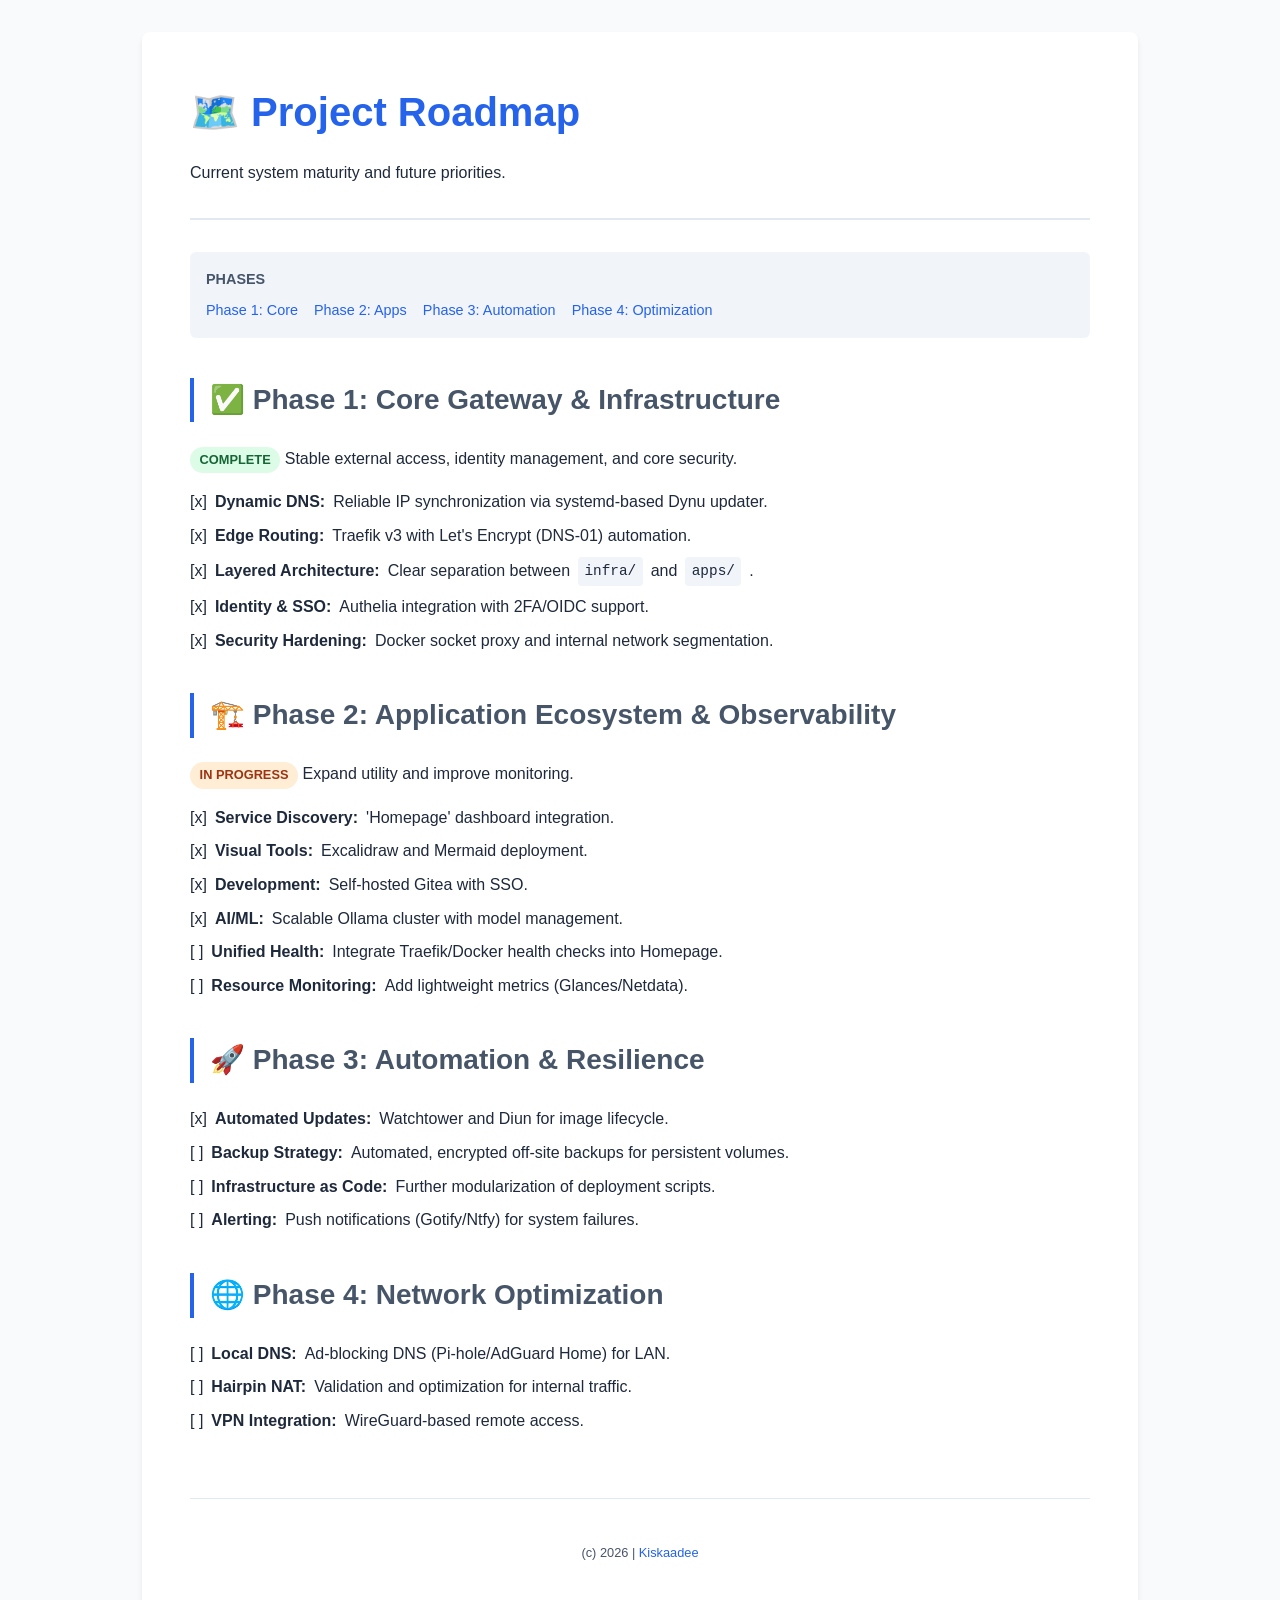
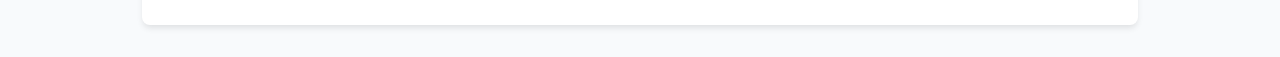
==== docs/roadmap.html @ ecedf018 "docs: migrate to semantic HTML documentation v1 - Replaced all Markdown files in docs/ with structur" ====
<!DOCTYPE html>
<html lang="en">
<head>
    <meta charset="UTF-8">
    <meta name="viewport" content="width=device-width, initial-scale=1.0">
    <title>Project Roadmap | Hardened Hub</title>
    <link rel="stylesheet" href="style.css">
</head>
<body>

<main>
    <header>
        <h1>🗺️ Project Roadmap</h1>
        <p>Current system maturity and future priorities.</p>
    </header>

    <nav>
        <h4>Phases</h4>
        <ul>
            <li><a href="#phase1">Phase 1: Core</a></li>
            <li><a href="#phase2">Phase 2: Apps</a></li>
            <li><a href="#phase3">Phase 3: Automation</a></li>
            <li><a href="#phase4">Phase 4: Optimization</a></li>
        </ul>
    </nav>

    <section id="phase1">
        <h2>✅ Phase 1: Core Gateway & Infrastructure</h2>
        <p><span class="badge badge-success">COMPLETE</span> Stable external access, identity management, and core security.</p>
        <ul class="status-list">
            <li class="status-item"><span>[x]</span> <strong>Dynamic DNS:</strong> Reliable IP synchronization via systemd-based Dynu updater.</li>
            <li class="status-item"><span>[x]</span> <strong>Edge Routing:</strong> Traefik v3 with Let's Encrypt (DNS-01) automation.</li>
            <li class="status-item"><span>[x]</span> <strong>Layered Architecture:</strong> Clear separation between <code>infra/</code> and <code>apps/</code>.</li>
            <li class="status-item"><span>[x]</span> <strong>Identity & SSO:</strong> Authelia integration with 2FA/OIDC support.</li>
            <li class="status-item"><span>[x]</span> <strong>Security Hardening:</strong> Docker socket proxy and internal network segmentation.</li>
        </ul>
    </section>

    <section id="phase2">
        <h2>🏗️ Phase 2: Application Ecosystem & Observability</h2>
        <p><span class="badge badge-warning">IN PROGRESS</span> Expand utility and improve monitoring.</p>
        <ul class="status-list">
            <li class="status-item"><span>[x]</span> <strong>Service Discovery:</strong> 'Homepage' dashboard integration.</li>
            <li class="status-item"><span>[x]</span> <strong>Visual Tools:</strong> Excalidraw and Mermaid deployment.</li>
            <li class="status-item"><span>[x]</span> <strong>Development:</strong> Self-hosted Gitea with SSO.</li>
            <li class="status-item"><span>[x]</span> <strong>AI/ML:</strong> Scalable Ollama cluster with model management.</li>
            <li class="status-item"><span>[ ]</span> <strong>Unified Health:</strong> Integrate Traefik/Docker health checks into Homepage.</li>
            <li class="status-item"><span>[ ]</span> <strong>Resource Monitoring:</strong> Add lightweight metrics (Glances/Netdata).</li>
        </ul>
    </section>

    <section id="phase3">
        <h2>🚀 Phase 3: Automation & Resilience</h2>
        <ul class="status-list">
            <li class="status-item"><span>[x]</span> <strong>Automated Updates:</strong> Watchtower and Diun for image lifecycle.</li>
            <li class="status-item"><span>[ ]</span> <strong>Backup Strategy:</strong> Automated, encrypted off-site backups for persistent volumes.</li>
            <li class="status-item"><span>[ ]</span> <strong>Infrastructure as Code:</strong> Further modularization of deployment scripts.</li>
            <li class="status-item"><span>[ ]</span> <strong>Alerting:</strong> Push notifications (Gotify/Ntfy) for system failures.</li>
        </ul>
    </section>

    <section id="phase4">
        <h2>🌐 Phase 4: Network Optimization</h2>
        <ul class="status-list">
            <li class="status-item"><span>[ ]</span> <strong>Local DNS:</strong> Ad-blocking DNS (Pi-hole/AdGuard Home) for LAN.</li>
            <li class="status-item"><span>[ ]</span> <strong>Hairpin NAT:</strong> Validation and optimization for internal traffic.</li>
            <li class="status-item"><span>[ ]</span> <strong>VPN Integration:</strong> WireGuard-based remote access.</li>
        </ul>
    </section>

    <footer>
        <p>(c) 2026 | <a href="https://roadtotech.me">Kiskaadee</a></p>
    </footer>
</main>

</body>
</html>
---- docs/style.css ----
:root {
    --primary: #2563eb;
    --secondary: #475569;
    --bg: #f8fafc;
    --text: #1e293b;
    --border: #e2e8f0;
    --accent: #f1f5f9;
    --success: #166534;
    --success-bg: #dcfce7;
    --warning: #9a3412;
    --warning-bg: #ffedd5;
}

body {
    font-family: -apple-system, BlinkMacSystemFont, "Segoe UI", Roboto, Helvetica, Arial, sans-serif;
    line-height: 1.6;
    color: var(--text);
    background: var(--bg);
    margin: 0;
    padding: 2rem;
}

main {
    max-width: 900px;
    margin: 0 auto;
    background: white;
    padding: 3rem;
    border-radius: 8px;
    box-shadow: 0 4px 6px -1px rgb(0 0 0 / 0.1);
}

header {
    border-bottom: 2px solid var(--border);
    margin-bottom: 2rem;
    padding-bottom: 1rem;
}

h1 { font-size: 2.5rem; color: var(--primary); margin: 0; }
h2 { font-size: 1.75rem; color: var(--secondary); margin-top: 2.5rem; border-left: 4px solid var(--primary); padding-left: 1rem; }
h3 { font-size: 1.25rem; color: var(--text); margin-top: 1.5rem; }

code {
    background: var(--accent);
    padding: 0.2rem 0.4rem;
    border-radius: 4px;
    font-family: ui-monospace, SFMono-Regular, Menlo, Monaco, Consolas, monospace;
    font-size: 0.9em;
}

pre {
    background: #1e293b;
    color: #f8fafc;
    padding: 1.5rem;
    border-radius: 6px;
    overflow-x: auto;
}

pre code {
    background: transparent;
    padding: 0;
    color: inherit;
}

.layer-box {
    background: var(--accent);
    padding: 1.5rem;
    border-radius: 6px;
    margin: 1rem 0;
    border: 1px solid var(--border);
}

nav {
    background: var(--accent);
    padding: 1rem;
    border-radius: 6px;
    margin-bottom: 2rem;
}

nav h4 { margin: 0 0 0.5rem 0; font-size: 0.9rem; text-transform: uppercase; color: var(--secondary); }
nav ul { list-style: none; padding: 0; margin: 0; display: flex; flex-wrap: wrap; gap: 1rem; font-size: 0.9rem; }
nav a { color: var(--primary); text-decoration: none; }
nav a:hover { text-decoration: underline; }

.grid { display: grid; grid-template-columns: 1fr 1fr; gap: 1rem; }
.card { border: 1px solid var(--border); padding: 1rem; border-radius: 4px; background: white; }
.card h4 { margin: 0 0 0.5rem 0; color: var(--primary); }

.badge {
    padding: 0.2rem 0.6rem;
    border-radius: 9999px;
    font-size: 0.8rem;
    font-weight: bold;
    display: inline-block;
}

.badge-success { background: var(--success-bg); color: var(--success); }
.badge-warning { background: var(--warning-bg); color: var(--warning); }

.status-list { list-style: none; padding: 0; }
.status-item { display: flex; align-items: center; gap: 0.5rem; margin-bottom: 0.5rem; }

footer { margin-top: 4rem; font-size: 0.8rem; color: var(--secondary); text-align: center; border-top: 1px solid var(--border); padding-top: 2rem; }
footer a { color: var(--primary); text-decoration: none; }
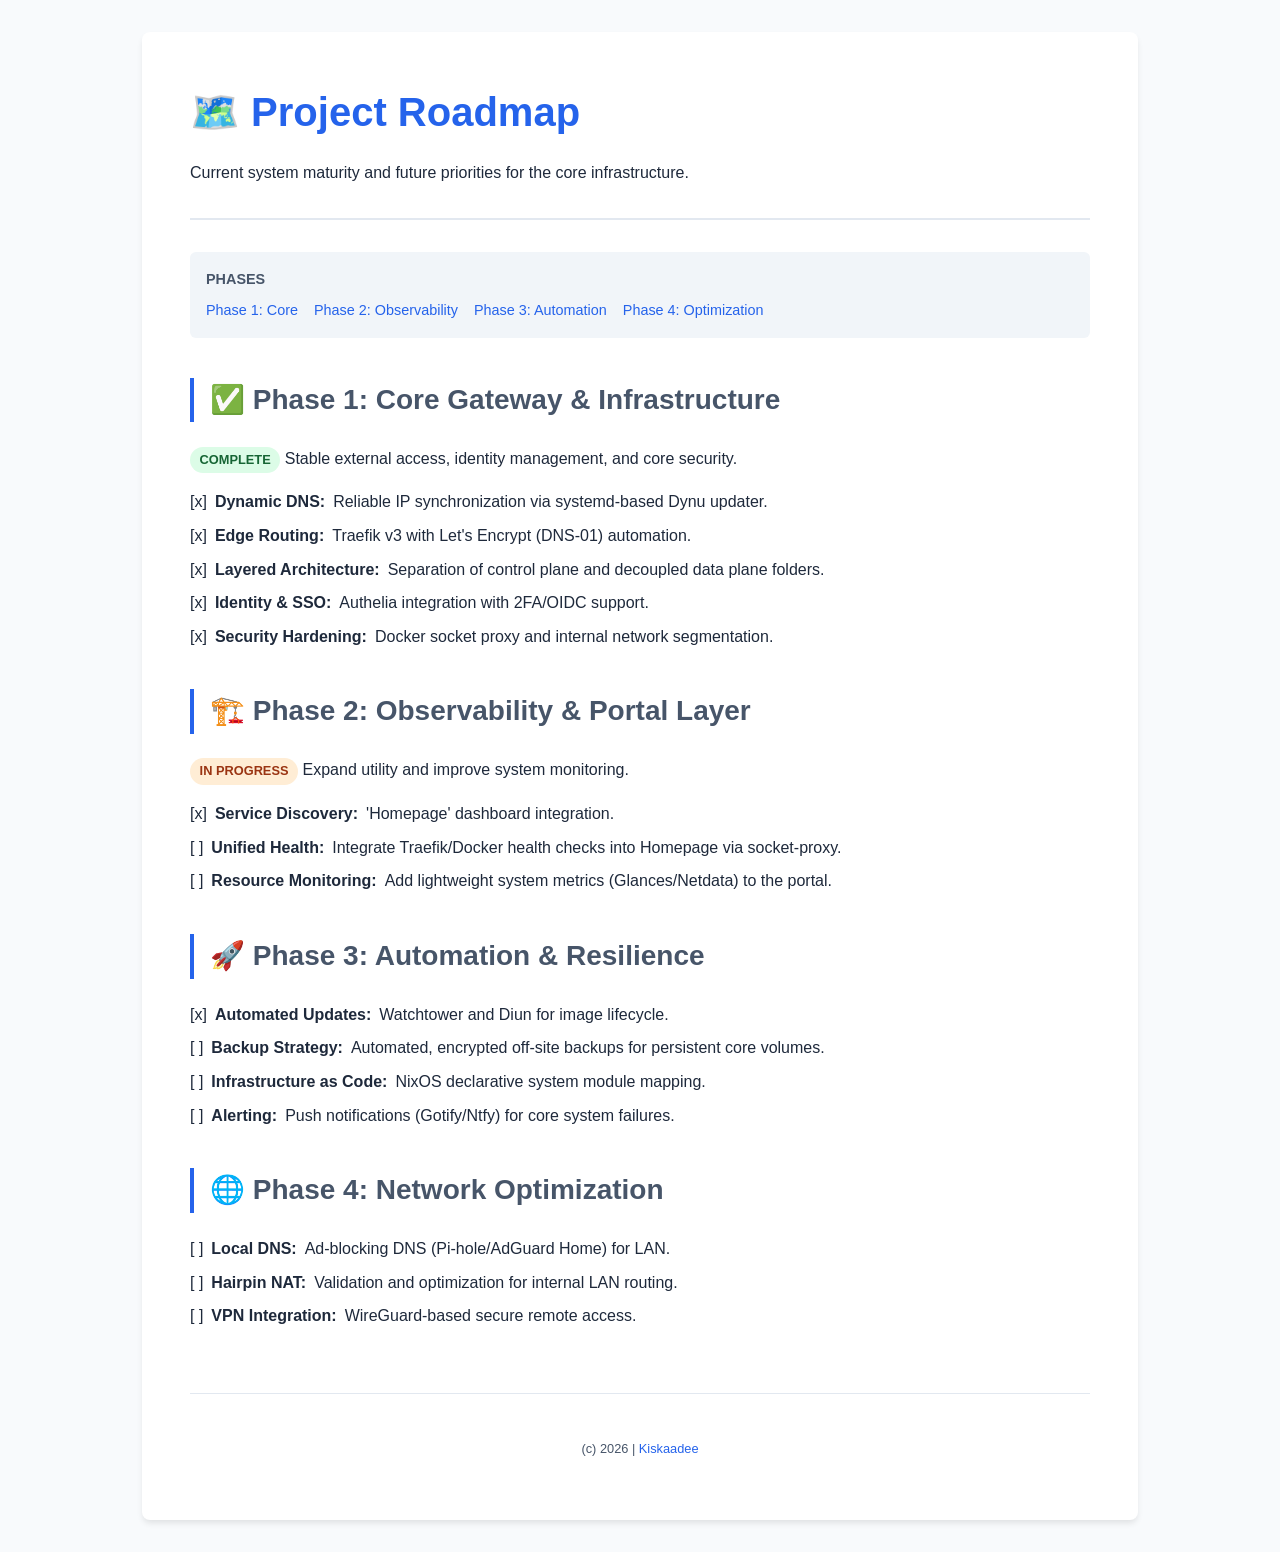
==== commit ef72e3ea: "refactor(core): decouple applications to separate deployments and streamline core control plane This" ====
--- a/docs/roadmap.html
+++ b/docs/roadmap.html
@@ -11,14 +11,14 @@
 <main>
     <header>
         <h1>🗺️ Project Roadmap</h1>
-        <p>Current system maturity and future priorities.</p>
+        <p>Current system maturity and future priorities for the core infrastructure.</p>
     </header>
 
     <nav>
         <h4>Phases</h4>
         <ul>
             <li><a href="#phase1">Phase 1: Core</a></li>
-            <li><a href="#phase2">Phase 2: Apps</a></li>
+            <li><a href="#phase2">Phase 2: Observability</a></li>
             <li><a href="#phase3">Phase 3: Automation</a></li>
             <li><a href="#phase4">Phase 4: Optimization</a></li>
         </ul>
@@ -30,22 +30,19 @@
         <ul class="status-list">
             <li class="status-item"><span>[x]</span> <strong>Dynamic DNS:</strong> Reliable IP synchronization via systemd-based Dynu updater.</li>
             <li class="status-item"><span>[x]</span> <strong>Edge Routing:</strong> Traefik v3 with Let's Encrypt (DNS-01) automation.</li>
-            <li class="status-item"><span>[x]</span> <strong>Layered Architecture:</strong> Clear separation between <code>infra/</code> and <code>apps/</code>.</li>
+            <li class="status-item"><span>[x]</span> <strong>Layered Architecture:</strong> Separation of control plane and decoupled data plane folders.</li>
             <li class="status-item"><span>[x]</span> <strong>Identity & SSO:</strong> Authelia integration with 2FA/OIDC support.</li>
             <li class="status-item"><span>[x]</span> <strong>Security Hardening:</strong> Docker socket proxy and internal network segmentation.</li>
         </ul>
     </section>
 
     <section id="phase2">
-        <h2>🏗️ Phase 2: Application Ecosystem & Observability</h2>
-        <p><span class="badge badge-warning">IN PROGRESS</span> Expand utility and improve monitoring.</p>
+        <h2>🏗️ Phase 2: Observability & Portal Layer</h2>
+        <p><span class="badge badge-warning">IN PROGRESS</span> Expand utility and improve system monitoring.</p>
         <ul class="status-list">
             <li class="status-item"><span>[x]</span> <strong>Service Discovery:</strong> 'Homepage' dashboard integration.</li>
-            <li class="status-item"><span>[x]</span> <strong>Visual Tools:</strong> Excalidraw and Mermaid deployment.</li>
-            <li class="status-item"><span>[x]</span> <strong>Development:</strong> Self-hosted Gitea with SSO.</li>
-            <li class="status-item"><span>[x]</span> <strong>AI/ML:</strong> Scalable Ollama cluster with model management.</li>
-            <li class="status-item"><span>[ ]</span> <strong>Unified Health:</strong> Integrate Traefik/Docker health checks into Homepage.</li>
-            <li class="status-item"><span>[ ]</span> <strong>Resource Monitoring:</strong> Add lightweight metrics (Glances/Netdata).</li>
+            <li class="status-item"><span>[ ]</span> <strong>Unified Health:</strong> Integrate Traefik/Docker health checks into Homepage via socket-proxy.</li>
+            <li class="status-item"><span>[ ]</span> <strong>Resource Monitoring:</strong> Add lightweight system metrics (Glances/Netdata) to the portal.</li>
         </ul>
     </section>
 
@@ -53,9 +50,9 @@
         <h2>🚀 Phase 3: Automation & Resilience</h2>
         <ul class="status-list">
             <li class="status-item"><span>[x]</span> <strong>Automated Updates:</strong> Watchtower and Diun for image lifecycle.</li>
-            <li class="status-item"><span>[ ]</span> <strong>Backup Strategy:</strong> Automated, encrypted off-site backups for persistent volumes.</li>
-            <li class="status-item"><span>[ ]</span> <strong>Infrastructure as Code:</strong> Further modularization of deployment scripts.</li>
-            <li class="status-item"><span>[ ]</span> <strong>Alerting:</strong> Push notifications (Gotify/Ntfy) for system failures.</li>
+            <li class="status-item"><span>[ ]</span> <strong>Backup Strategy:</strong> Automated, encrypted off-site backups for persistent core volumes.</li>
+            <li class="status-item"><span>[ ]</span> <strong>Infrastructure as Code:</strong> NixOS declarative system module mapping.</li>
+            <li class="status-item"><span>[ ]</span> <strong>Alerting:</strong> Push notifications (Gotify/Ntfy) for core system failures.</li>
         </ul>
     </section>
 
@@ -63,8 +60,8 @@
         <h2>🌐 Phase 4: Network Optimization</h2>
         <ul class="status-list">
             <li class="status-item"><span>[ ]</span> <strong>Local DNS:</strong> Ad-blocking DNS (Pi-hole/AdGuard Home) for LAN.</li>
-            <li class="status-item"><span>[ ]</span> <strong>Hairpin NAT:</strong> Validation and optimization for internal traffic.</li>
-            <li class="status-item"><span>[ ]</span> <strong>VPN Integration:</strong> WireGuard-based remote access.</li>
+            <li class="status-item"><span>[ ]</span> <strong>Hairpin NAT:</strong> Validation and optimization for internal LAN routing.</li>
+            <li class="status-item"><span>[ ]</span> <strong>VPN Integration:</strong> WireGuard-based secure remote access.</li>
         </ul>
     </section>
 
